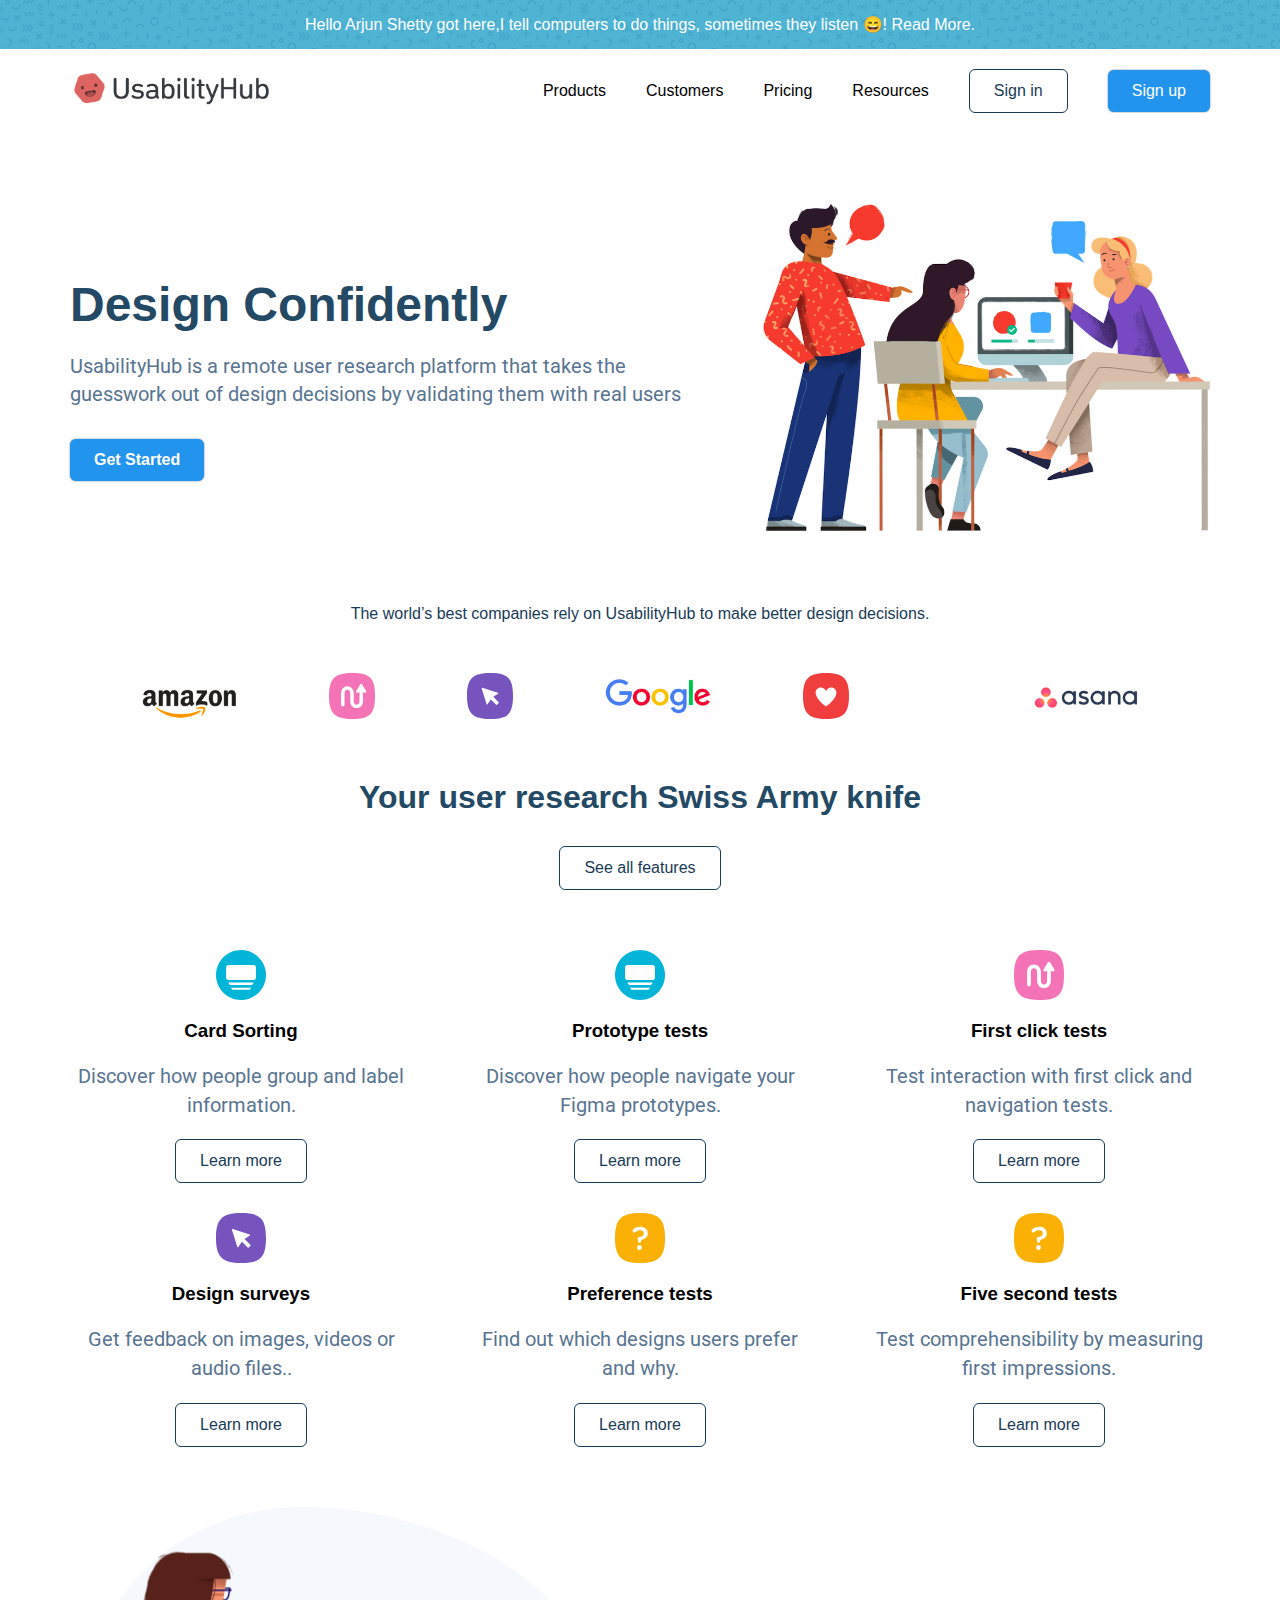
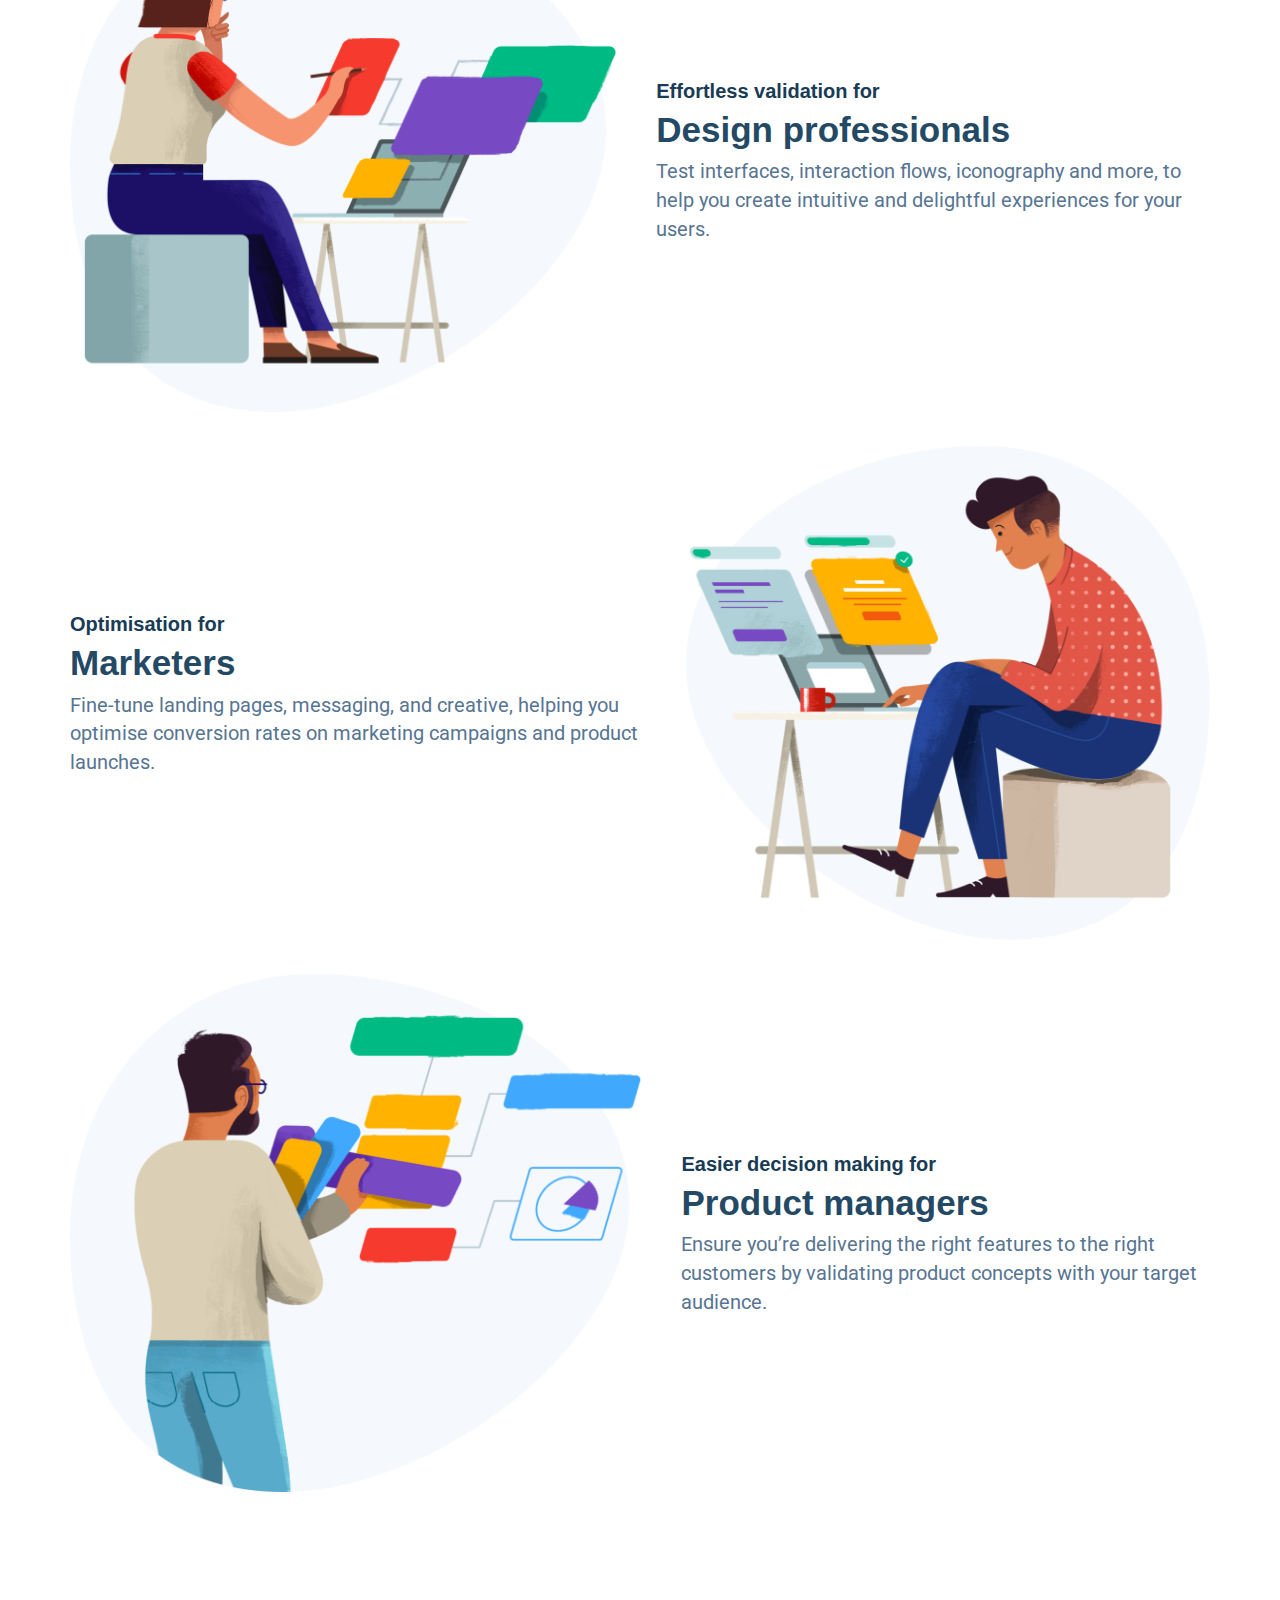
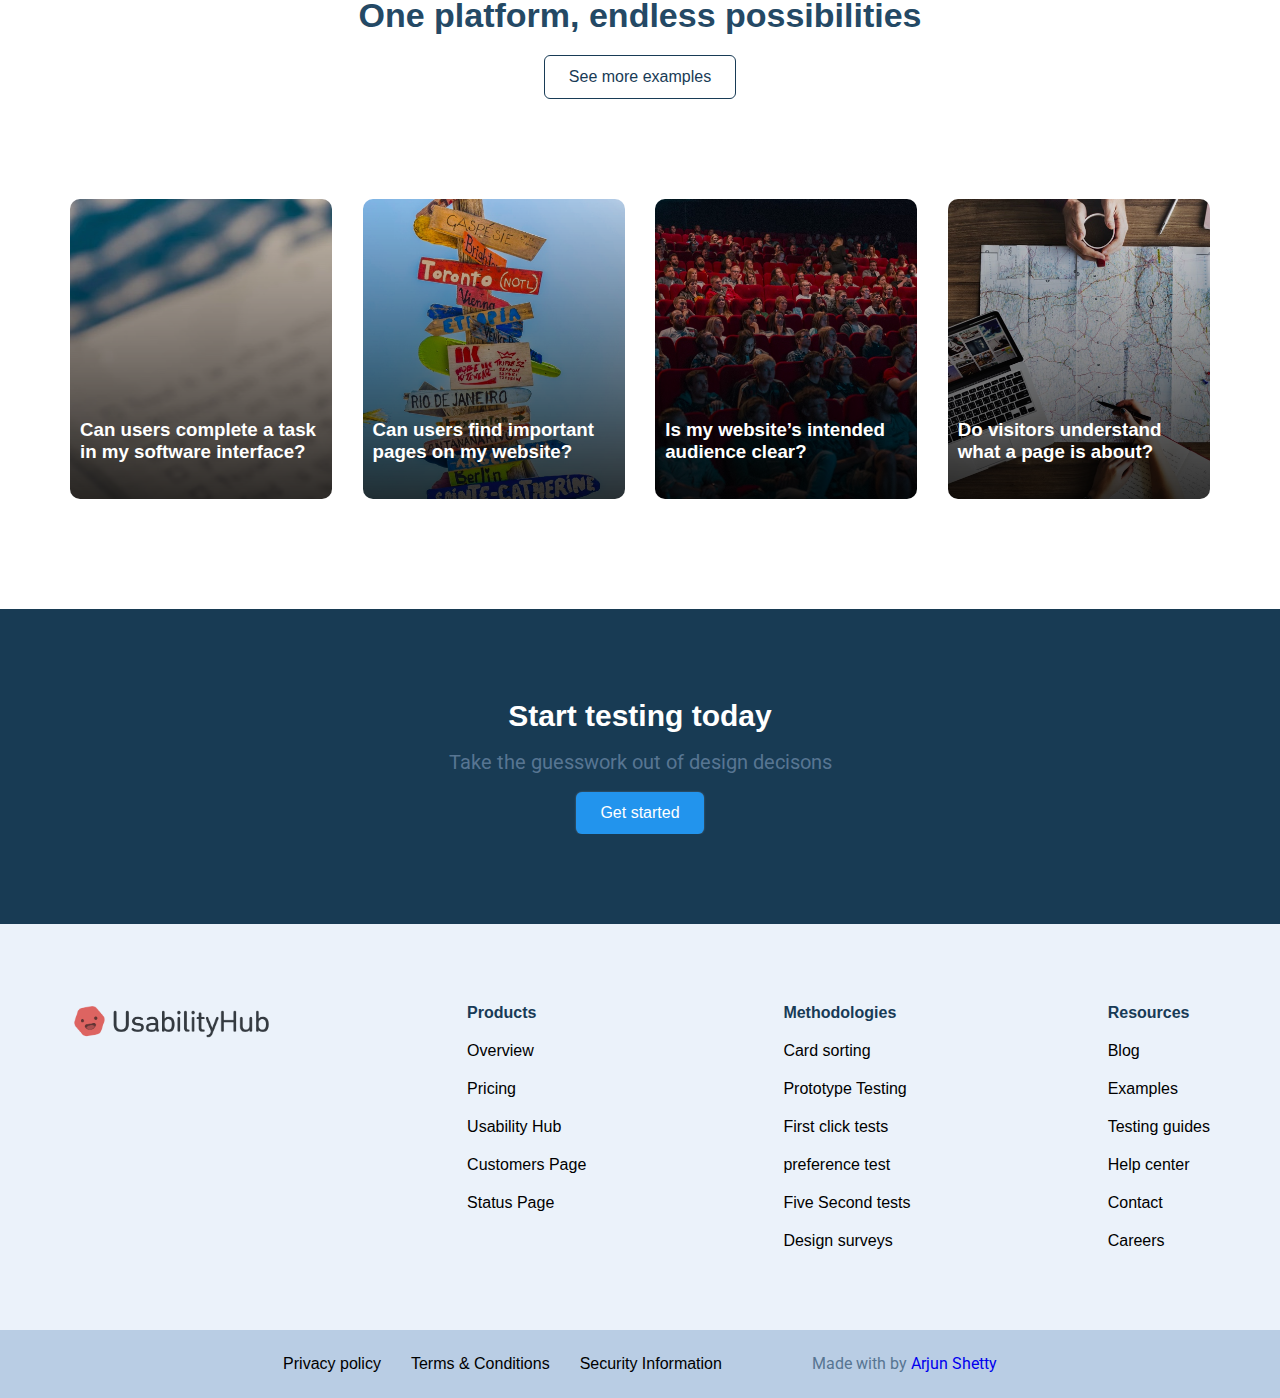
==== arjunshetty1-usabilityhub.github.io/index.html @ b60e9e77 "netflix" ====
<!DOCTYPE html>
<html lang="en">
<head>
    <meta charset="UTF-8">
    <meta http-equiv="X-UA-Compatible" content="IE=edge">
    <meta name="viewport" content="width=device-width, initial-scale=1.0">
    <title>Usability Hub</title>
    <link rel="preconnect" href="https://fonts.googleapis.com">
<link rel="preconnect" href="https://fonts.gstatic.com" crossorigin>
<link href="https://fonts.googleapis.com/css2?family=Poppins:wght@400;700&family=Roboto:wght@400;700&display=swap" rel="stylesheet">
<link rel="stylesheet" href="styles.css">
<link rel="stylesheet" href="media-queries.css">
</head>
<body>
   <script src="https://kit.fontawesome.com/daff85f5a6.js" crossorigin="anonymous"></script>

   <div class="top-banner">
    <div class="container">
        <div class="small-bold-text banner-text">Hello Arjun Shetty got here,I tell computers to do things, sometimes they listen 😄! Read More.</div>
    </div>
</div>
    
   <nav>

    <div class="container main-nav flex">
        <a href="" class="company-logo">
            <img src="assets/asset 1.png" alt="Company logo">
        </a>
        <div class="nav-links">
        <ul class="flex">
            <li><a href="#"class='hover-links'>Products</a></li>
            <li><a href="#"class='hover-links'>Customers</a></li>
            <li><a href="#"class='hover-links'>Pricing</a></li>
            <li><a href="#"class='hover-links'>Resources</a></li>
            <li><a href="#"class='hover-links secondary-btn'>Sign in</a></li>
            <li><a href="#"class='hover-links primary-btn'>Sign up</a></li>
        </ul>
    </div>  
    <a href="" class="nav-toggle hover-links"><i class="fa-solid fa-bars"></i></a>
    </div> 
   </nav>

   <header>

    <div class="container header-section flex">
        <div class="header-left">
            <h1 class="design">Design Confidently</h1>
            <p class="sex">UsabilityHub is a remote user research platform that takes the guesswork out of design decisions by validating them with real users</p>
            <a href="" class="primary-btn get-started">Get Started </a>
        </div>
        <div class="header-right">
            <img src="assets/asset 2.jpeg" alt="hero image">
        </div>
    </div>
   </header>
 
   <section class="companies-section">
   <div class="container">
<div class="small-bold-text companies-header">The world’s best companies rely on UsabilityHub to make better design decisions.</div>
<div class="logos flex">
<img class="logo" src="assets/asset 3.png" alt="">
<img class="logo" src="assets/asset 13.svg" alt="">
<img class="logo" src="assets/asset 14.svg" alt="">
<img class="logo" src="assets/asset 4.png" alt="">
<img class="logo" src="assets/asset 16.svg" alt="">
<img class="logo" src="assets/asset 18.svg" alt="">
<img class="logo" src="assets/asset 9.png" alt="">
</div>
   </div>
</section>
   <section class="features-section">
    <div class="container">
        <div class="features-header">
            <h2>Your user research Swiss Army knife</h2>
            <a class="secondary-btn" href="#">See all features  <i class="fa-solid fa-right-long"></i> </a>
        </div>
        <div class="features-area flex">

            <div class="features-card flex">
            <img src="assets/asset 11.svg" alt="">
            <h3>Card Sorting</h3>
            <p>Discover how people group and label information.</p>
            <a class="secondary-btn wow" href="#">Learn more  <i class="fa-solid fa-right-long"></i> </a>
        </div>

        <div class="features-card flex">
            <img src="assets/asset 11.svg" alt="">
            <h3>Prototype tests</h3>
            <p>Discover how people navigate your Figma prototypes.</p>
            <a class="secondary-btn wow" href="#">Learn more  <i class="fa-solid fa-right-long"></i> </a>
        </div>

        <div class="features-card flex">
            <img src="assets/asset 13.svg" alt="">
            <h3>First click tests</h3>
            <p>Test interaction with first click and navigation tests.</p>
            <a class="secondary-btn wow" href="#">Learn more  <i class="fa-solid fa-right-long"></i> </a>
        </div>

        <div class="features-card flex">
            <img src="assets/asset 14.svg" alt="">
            <h3>Design surveys</h3>
            <p>Get feedback on images, videos or audio files..</p>
            <a class="secondary-btn wow" href="#">Learn more  <i class="fa-solid fa-right-long"></i> </a>
        </div>

        <div class="features-card flex">
            <img src="assets/asset 15.svg" alt="">
            <h3>Preference tests</h3>
            <p>Find out which designs users prefer and why.</p>
            <a class="secondary-btn wow" href="#">Learn more  <i class="fa-solid fa-right-long"></i> </a>
        </div>

        <div class="features-card flex">
            <img src="assets/asset 15.svg" alt="">
            <h3>Five second tests</h3>
            <p>Test comprehensibility by measuring first impressions.
            </p>
            <a class="secondary-btn wow" href="#">Learn more  <i class="fa-solid fa-right-long"></i> </a>
        </div>

        </div>
    </div>
   </section>

   <section class="big-features-section">
    <div class="container flex big-feature-container">
     <div class="feature-img ">
        <img src="assets/asset 18.png" alt=""></div>
        <div class="feature-desc flex">
            <h4>Effortless validation for</h4>
            <h2>Design professionals</h2>
            <p>Test interfaces, interaction flows, iconography and more, to help you create intuitive and delightful experiences for your users.
            </p>

        </div>
    </div>
   </section>

   <section class="big-features-section">
    <div class="container flex big-feature-container reverse">
     <div class="feature-img ">
        <img src="assets/asset 21.png" alt=""></div>
        <div class="feature-desc flex">
            <h4>Optimisation for</h4>
            <h2>Marketers</h2>
            <p>Fine-tune landing pages, messaging, and creative, helping you optimise conversion rates on marketing campaigns and product launches.
            </p>

        </div>
    </div>
   </section>

   <section class="big-features-section">
    <div class="container flex big-feature-container ">
     <div class="feature-img ">
        <img src="assets/asset 24.png" alt=""></div>
        <div class="feature-desc flex">
            <h4>Easier decision making for</h4>
            <h2>Product managers</h2>
            <p>Ensure you’re delivering the right features to the right customers by validating product concepts with your target audience.
            </p>
        </div>
    </div>
   </section>
   

   <section class="examples-section">
   <div class="container">
    <div class="examples-header">
        <h2 class="examples-heading-text">One platform, endless possibilities</h2>
        <a class="secondary-btn" href="#">See more examples <i class="fa-solid fa-right-long"></i> </a>
    </div>
    <div class="examples-area flex">
        <a href="#" class="examples-card">
            <h3 class="card-text" style="background-size: cover";>Can users complete a task in my software interface?</h3>
        </a>
        <a href="#" class="examples-card" style="background: linear-gradient(rgb(0,0,0,0.1),rgb(0,0,0,0.8)),url(assets/asset\ 37.jpeg);background-size: cover;">
            <h3 class="card-text">Can users find important pages on my website?</h3>
        </a>
        <a href="#" class="examples-card" style="background: linear-gradient(rgb(0,0,0,0.1),rgb(0,0,0,0.8)),url(assets/asset\ 38.jpeg);background-size: cover;">
            <h3 class="card-text">Is my website’s intended audience clear?</h3>
        </a>
        <a href="#" class="examples-card" style="background: linear-gradient(rgb(0,0,0,0.1),rgb(0,0,0,0.8)),url(assets/asset\ 39.jpeg);background-size: cover;">
            <h3 class="card-text">Do visitors understand what a page is about?</h3>
        </a>
    </div>
   </div>
</section>

   <section class="cta-section">
    <div class="container flex cta-section-container">
  <h2>Start testing today</h2>
  <p>Take the guesswork out of design decisons</p>
  <a href="#"class='hover-links primary-btn'>Get started</a>

    </div>
   </section>
  
   <footer>
    <div class="container flex footer-container">
     <a href="#" class="company-logo">
        <img src="assets/asset 1.png" alt="Company Logo">
     </a>
     <div class="link-column flex">
        <h4>Products</h4>
        <a href="#"class='hover-links'>Overview</a>
        <a href="#"class='hover-links'>Pricing</a>
        <a href="#"class='hover-links'>Usability Hub</a>
        <a href="#"class='hover-links'>Customers Page</a>
        <a href="#"class='hover-links'>Status Page</a>
        </div>
    
    <div class="link-column flex">
                <h4>Methodologies</h4>
                <a href="#"class='hover-links'>Card sorting</a>
                <a href="#"class='hover-links'>Prototype Testing</a>
                <a href="#"class='hover-links'>First click tests</a>
                <a href="#"class='hover-links'>preference test</a>
                <a href="#"class='hover-links'>Five Second tests</a>
                <a href="#"class='hover-links'>Design surveys</a>
                </div>

                <div class="link-column flex">
                    <h4>Resources</h4>
                    <a href="#"class='hover-links'>Blog</a>
                    <a href="#"class='hover-links'>Examples</a>
                    <a href="#"class='hover-links'>Testing guides</a>
                    <a href="#"class='hover-links'>Help center</a>
                    <a href="#"class='hover-links'>Contact</a>
                    <a href="#"class='hover-links'>Careers</a>
                    </div>

    </div>
   </footer>
   <div class="subfooter">
    <div class="container flex subfooter-container">
        <a href="#"class='hover-links'>Privacy policy</a>
                <a href="#"class='hover-links'>Terms & Conditions</a>
                <a href="#"class='hover-links'>Security Information</a>
                <a href="#"class='hover-links'><i class="fa-brands fa-facebook"></i></a>
                <a href="#"class='hover-links'><i class="fa-brands fa-twitter"></i></a>


                <p class="arjun2">Made with <i class="fa-solid fa-heart"></i> by <a class="arjun" href="https://github.com/arjunshetty1">Arjun Shetty</a></p>
                


    </div>
   </div>
   



</body>
</html>
---- arjunshetty1-usabilityhub.github.io/styles.css ----
*{
    margin: 0;
    padding: 0;
    box-sizing: border-box;
}
:root{
    ---primary-text-color:#183b56;
    --secondary-text-color:#577592;
    --accent-color:#2294ed;
    --accent-color-dark:#1d69a3;
    --padding-inline-section:20px;
}

body{
    font-family: 'popins',sans-serif;
    color:var(--primary-text-color);
}
h1{
    font-size: 3rem;
    color: #244965;

}

h2{
    font-size: 2rem;
    color:#244965;
}
h2{
    font-size:1.5rem;
}

p{
    font-family: 'Roboto',sans-serif;
    font-size: 1.25rem;
    color:var(--secondary-text-color);
    line-height: 1.8rem;
    
}

a{
    text-decoration: none; 
    display: inline-block;

}

.small-bold-text{
    font-size: 1rem;
    font-weight: 700;
    font-family:'popins',sans-serif;
}

.container{
    max-width: 1180px;
    margin-inline: auto;
    padding-inline: var(--padding-inline-section);
    overflow: hidden;
    
}
.banner-text{
    color: white;
    padding: 15px 30px;
    text-align: center;
    font-family:'popins',sans-serif;
    font-weight: 500;


}

.flex{
    display: flex;
    align-items: center;
}


.top-banner{ 
 background-color:#4fb3d4;
 background-image: url('./assets/asset\ 32.png');
 background-size: 200px;
} 



.main-nav{
  justify-content: space-between;
  margin-top:20px;
}

ul{
    list-style: none;
}

.company-logo img{
width:200px;
}

.nav-links ul{
    justify-content:flex-end;
    gap: 40px;

}

.nav-links{
    flex-basis:730px;

}
.nav-toggle{
    display: none;
}


.hover-links{
    color: var(--primary-text-color);
    transition: 0.2s ease-out;
}

.hover-links:hover{
    color: var(--accent-color);
    
}

.primary-btn{
    background-color: var(--accent-color);
    border-radius: 6px;
    font-weight: 500;
    color: white !important;
    padding: 12px 24px;
    box-shadow:0 0 2px var(--secondary-text-color) ;
    transition: 0.2s ease-out;

}

.primary-btn:hover{
    background-color: var(--accent-color-dark);
}

.secondary-btn{
    border: 0.5px solid ; 
    border-radius: 6px;
    font-weight: 500;
    color: var(---primary-text-color);
    padding: 12px 24px;
    transition: 0.2s ease-out;
}

.secondary-btn:hover{
    border-color: var(--accent-color);
    /*color: var(--accent-color);*/

}


header{
    padding: 50px var(--padding-inline-section) 0;

}

.header-section{
    justify-content:space-between;
    gap: 80px;
    text-align:inherit;

}
.header-right img{
    width: 100%;
}

.header-left{
    max-width: 400vh;
}

.header-left h1{
    margin-top: 20px;
}

.get-started{
    margin-right: 18px;
    margin-top: 20px;
   
}

.get-started{
    font-weight: bold;
}


.sex{
    padding-top: 20px;
    margin-bottom:10px;
}

.header-section{
    padding-top: 40px;
}




.companies-header{
    margin-block: 50px;
    color:#183b56 ;
    text-align:center;
    margin-top: 70px;
    font-weight: lighter;

}
.logos{
    justify-content: space-evenly;
    flex-wrap: wrap;
    gap: 20px;
}

.logo{
    height:46px;
}

.features-header{
    text-align: center;
}

.features-section{
    padding: 60px var(--padding-inline-section) 0;
    background-image: url("#########");
    background-size: contain;
    background-position: center;
    background-size: 40em;
    background-repeat: no-repeat;
}

.features-header h2{
    margin-bottom:30px ;
    font-size: 2rem !important;
    text-align: center;
    font: weight 700px;;
}

.features-card{
    flex-direction: column;
    gap: 20px;
    max-width: 30%;
    padding-bottom: 30px;
}
.features-card img{
    width: 50px;
    height: auto;
}
.features-area{
    flex-wrap:wrap ;
    justify-content: space-between;
    margin-top: 20px;
    text-align: center;
  

}

.features-header{
    margin-bottom: 60px;
}


.wow:hover{
    background-color: var(--accent-color);
    transition: 0.2s ease-out;
    box-shadow:0 0 2px var(--secondary-text-color);
    color: white !important;
  

}

.sex2{
    color:#577592;
    font-weight:lighter !important;
}
    
.big-features-section{
    padding: 30px var(--padding-inline-section) 0;
}
.big-feature-container{
    gap:40px;
}

.feature-img img{
    width: 100%;
}

.feature-desc{
    flex-direction: column;
    justify-content: space-between;
    gap: 7.2px;
    align-items:flex-start;
}

.reverse{
    flex-direction: row-reverse;
}

.examples-header{
    text-align: center;
    margin-top: 100px;
    margin-bottom: 100px;
}

.examples-heading-text{
  margin-bottom: 20px;
  font-size: 34px;
}


.examples-section{
    margin-bottom: 80px;
}


.examples-card{
    width:23%;
    background:linear-gradient(rgb(0,0,0,0.1),rgb(0,0,0,0.8)),url(assets/asset\ 36.jpeg);
    height:300px;
    /*margin: 17px;*/
    border-radius: 10px;
    
}

.card-text{
   padding-top:220px;
   padding-left: 10px;
   padding-right:6px;
   color: white;
}

.examples-area{
    justify-content: space-between;
    margin-block: 30px;
    flex-wrap: wrap;
}

.examples-card:hover{
    box-shadow: 0 0 25px #888;
    transition: 0.2s ease-in-out;
}

.cta-section-container{
    flex-direction: column;
    justify-content: space-between;
    gap: 15px;
    margin-bottom: 120px var(--padding-inline-section) 70px;
}

.cta-section{
    background-color: #183b54;
    padding-top: 90px;
    padding-bottom: 90px;
    margin-bottom: 0px;
}

.cta-section h2{
    color: white;
    font-size: 30px;
} 

.link-column{
    flex-direction: column;
    align-items: flex-start;
    gap: 20px;
}


.footer-container{
    align-items: flex-start;
    justify-content: space-between;
}

footer{
    padding-block: 80px;
    background-color:#ebf2fa;
  
}

.subfooter{
    background-color: #b9cde4;
    padding: var(--padding-inline-section);
}

.subfooter-container{
    justify-content:center ;
    gap: 30px;
}

.arjun:hover{
   
    color:#2294ed;

}

arjun2{
    color: var(--accent-color-dark) !important;
    font-size: 2px !important;
    text-decoration: none;
}h4{
    color: #183b56;
}

.feature-desc h2{
    font-size:35px;
}


.feature-desc h4{
    font-size: 20px;
}


.subfooter-container p{
    font-size: 1rem !important;
}
---- arjunshetty1-usabilityhub.github.io/media-queries.css ----
@media screen and (max-width:991px) {
    .nav-toggle{
        display: block;
        margin-right:20px;
    }
    h3{
        font-size: 1.3rem;
    }

.nav-links{
    display:none;
}

.examples-card{
    width: calc(50% - 10px);
    /*height: 300px;*/
}
.examples-area{
    gap: 20px;
}
.cta-section{
    padding-block: 60px;
}

}
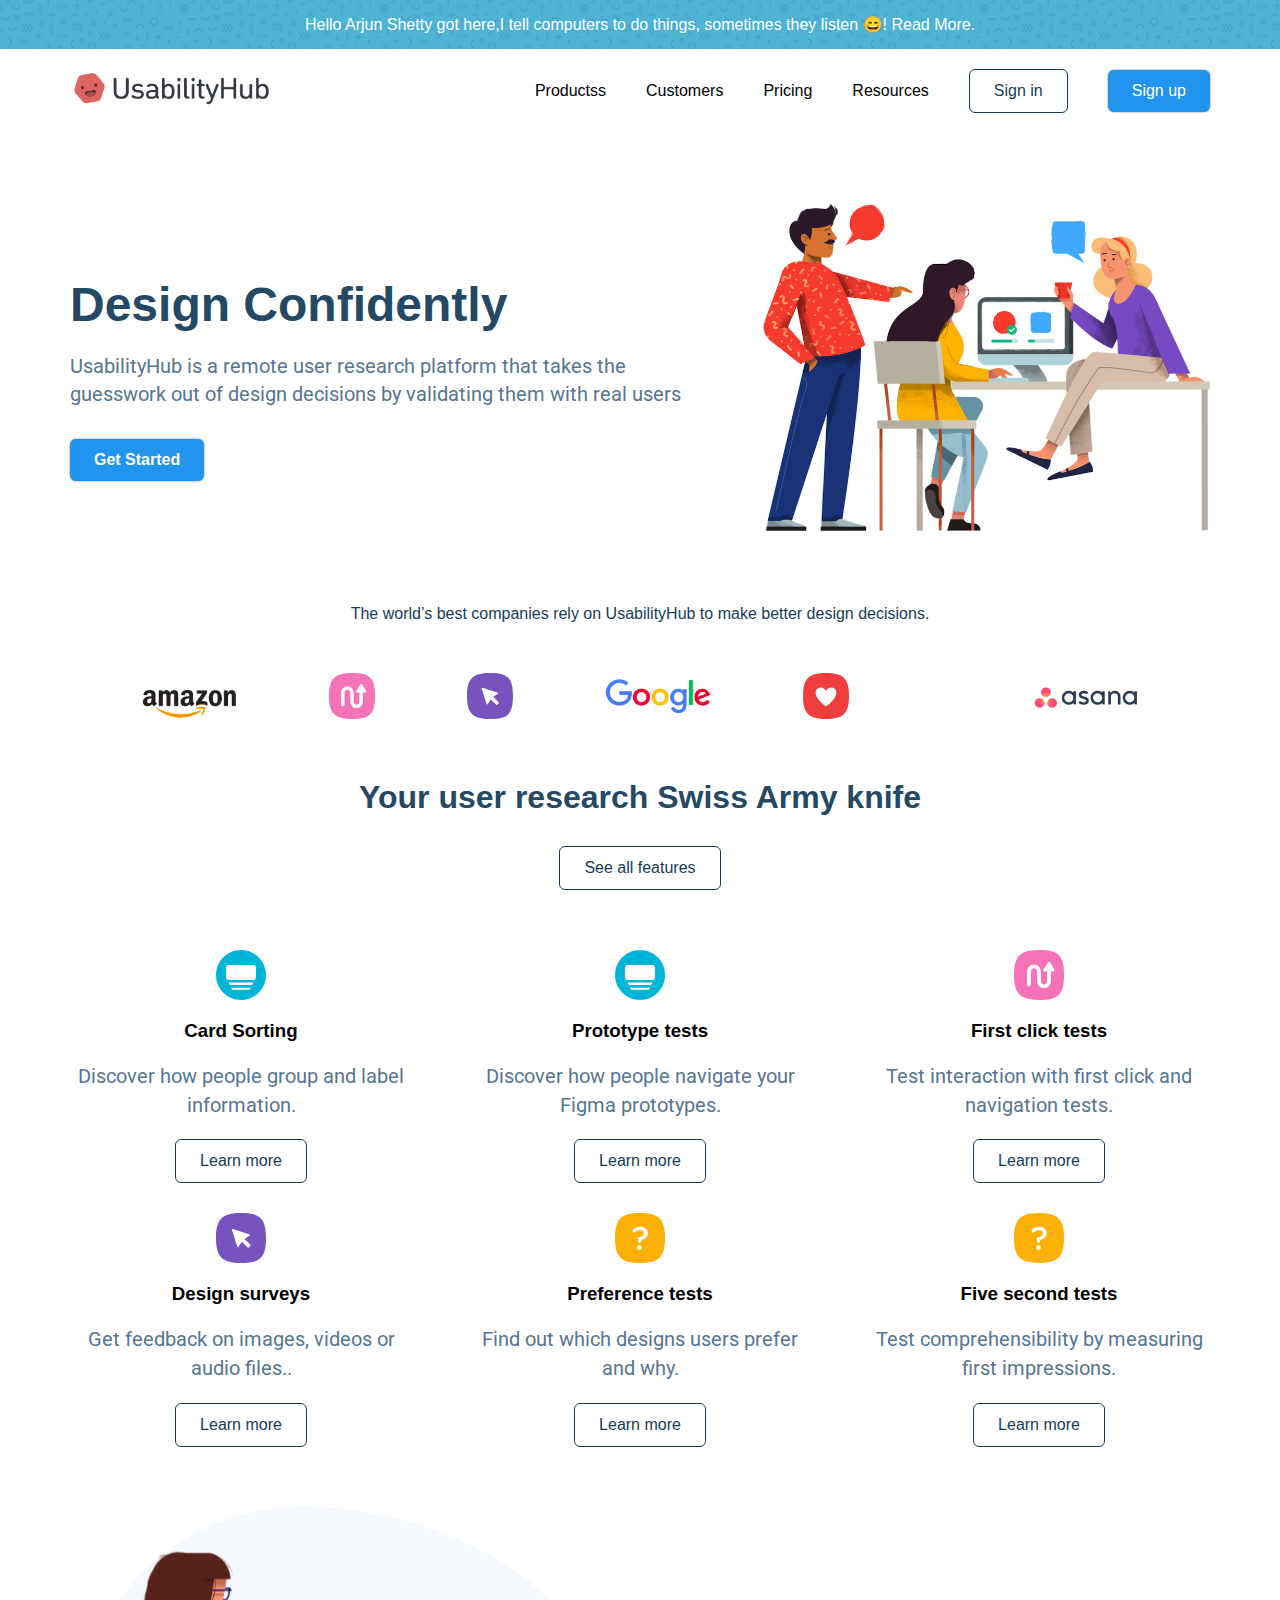
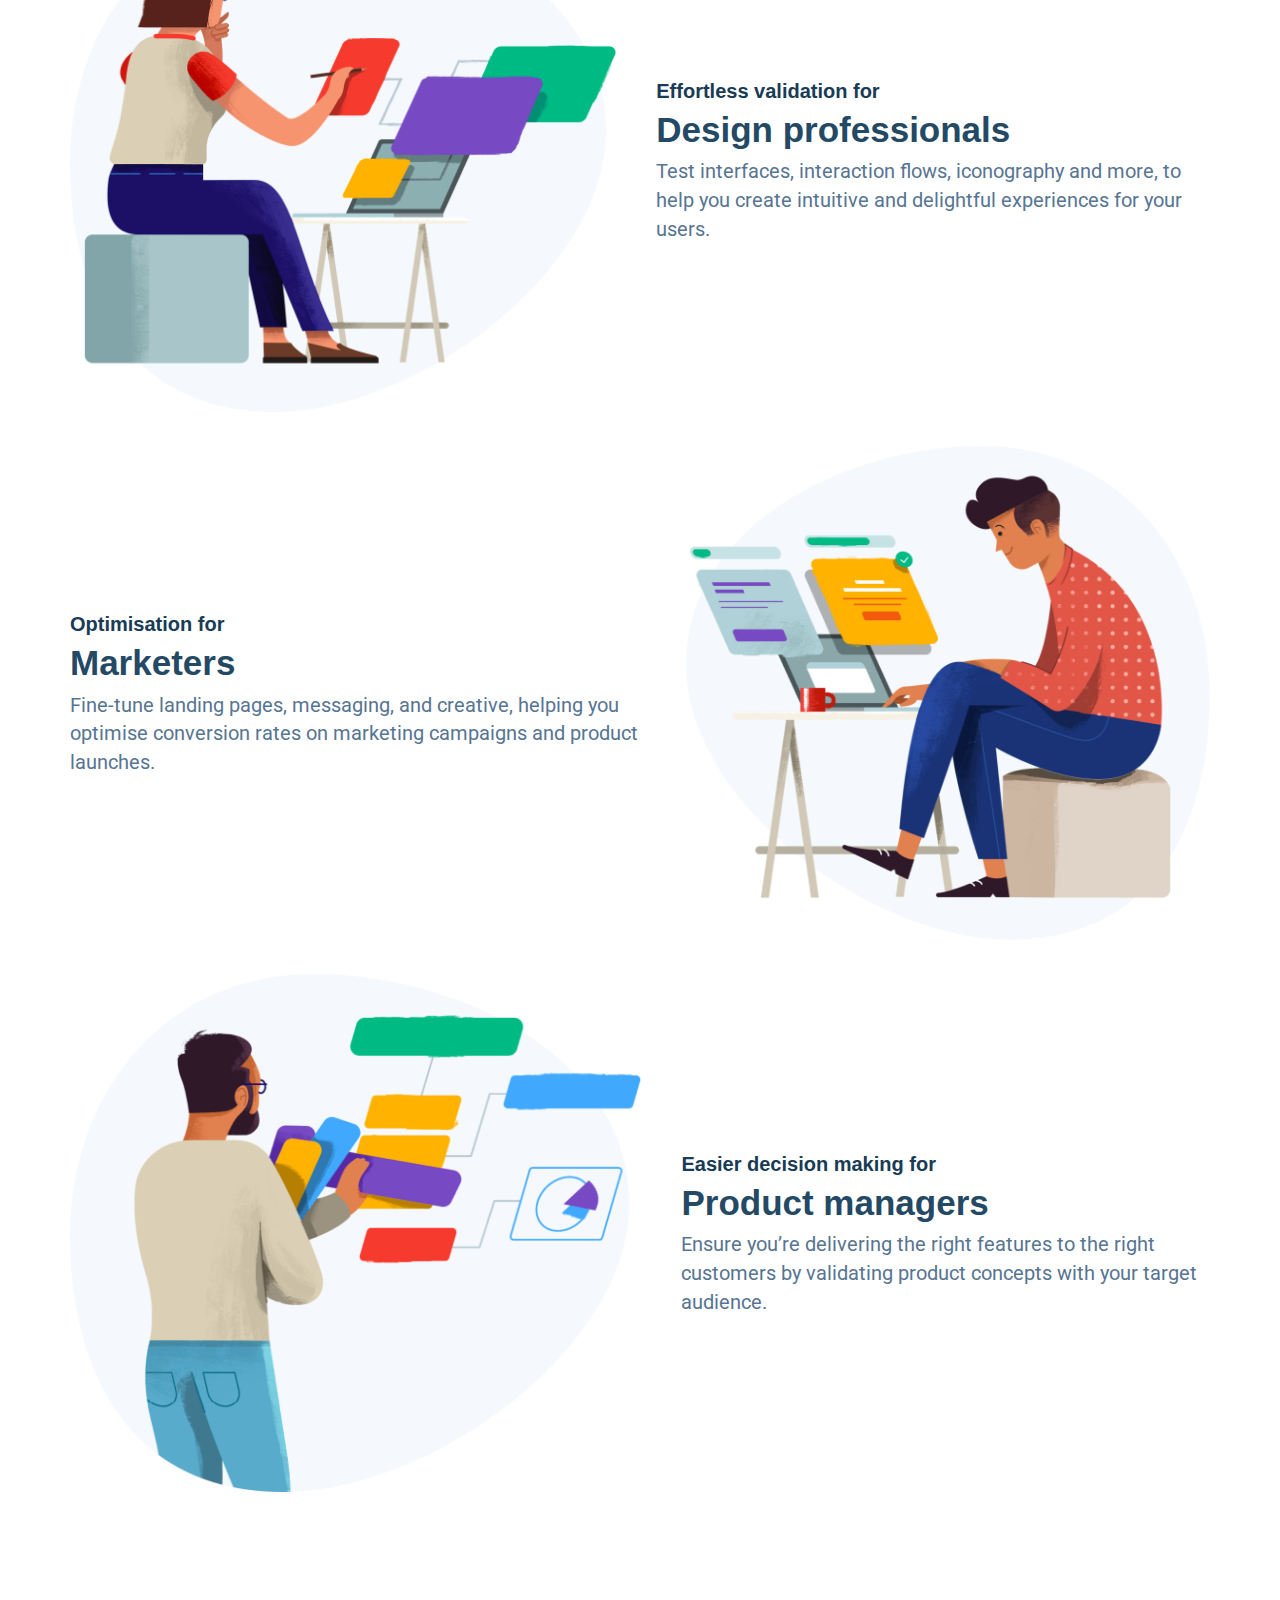
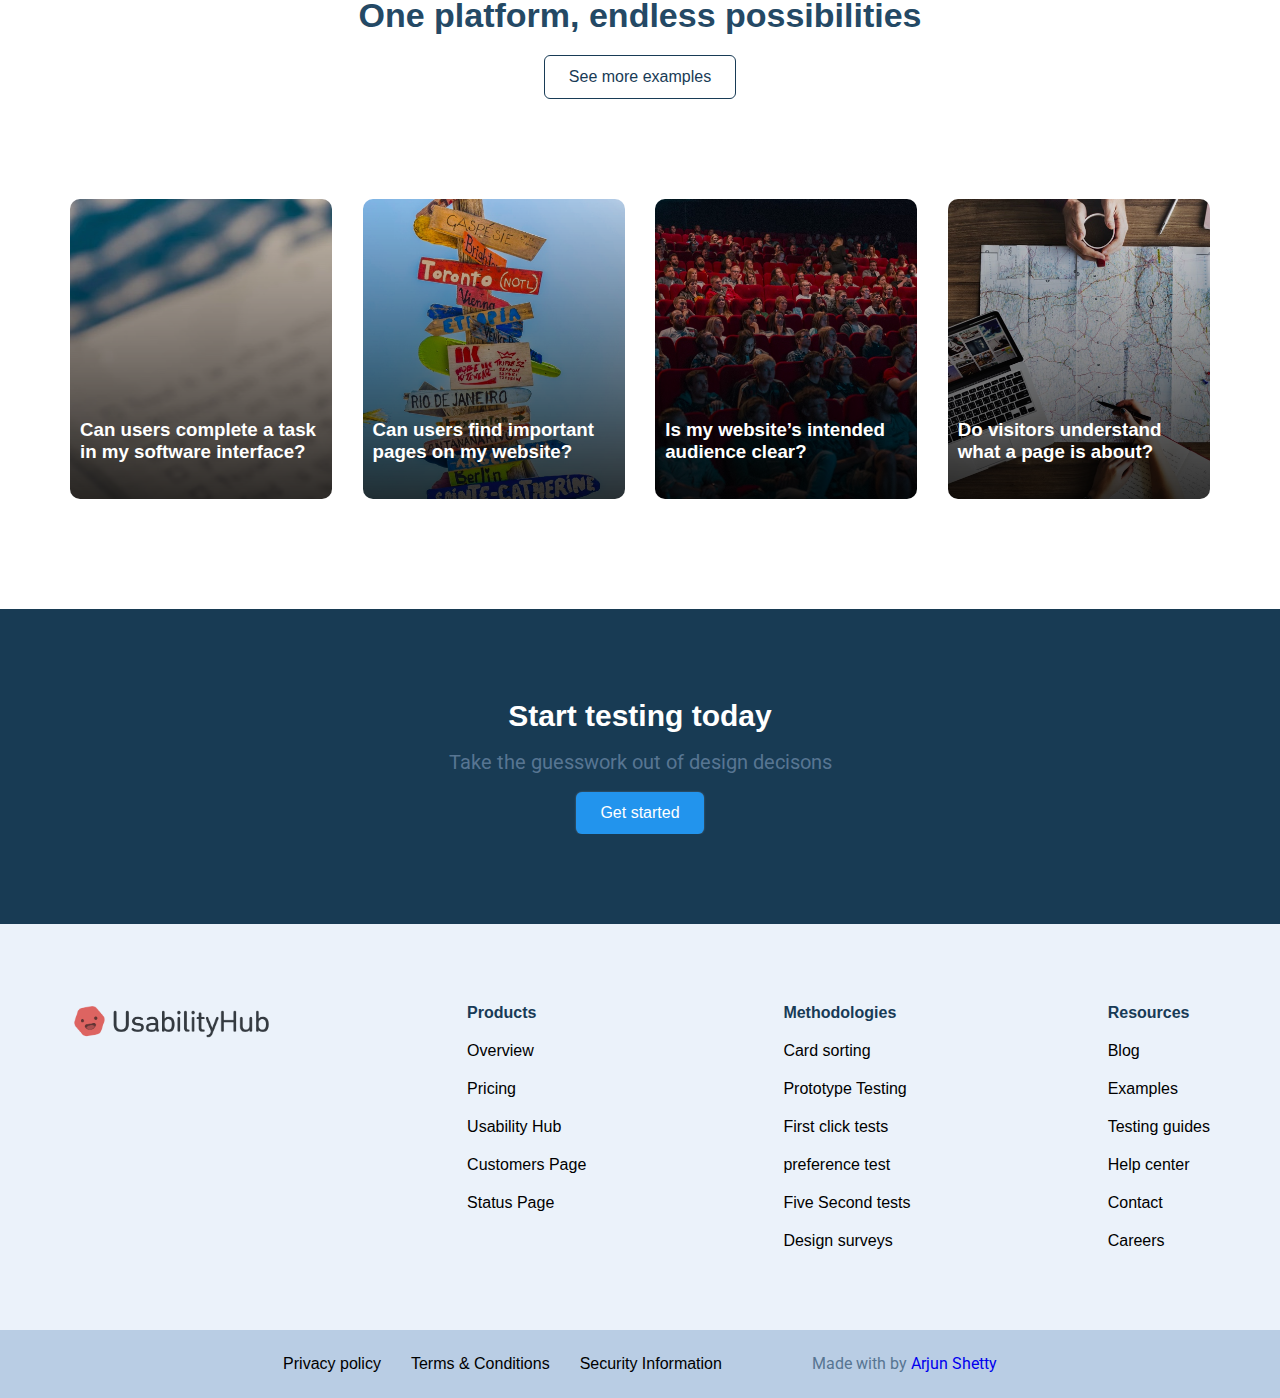
==== commit 4c166de9: "new check" ====
--- a/arjunshetty1-usabilityhub.github.io/index.html
+++ b/arjunshetty1-usabilityhub.github.io/index.html
@@ -4,7 +4,7 @@
     <meta charset="UTF-8">
     <meta http-equiv="X-UA-Compatible" content="IE=edge">
     <meta name="viewport" content="width=device-width, initial-scale=1.0">
-    <title>Usability Hub</title>
+    <title>Usability Hubspot</title>
     <link rel="preconnect" href="https://fonts.googleapis.com">
 <link rel="preconnect" href="https://fonts.gstatic.com" crossorigin>
 <link href="https://fonts.googleapis.com/css2?family=Poppins:wght@400;700&family=Roboto:wght@400;700&display=swap" rel="stylesheet">
@@ -28,7 +28,7 @@
         </a>
         <div class="nav-links">
         <ul class="flex">
-            <li><a href="#"class='hover-links'>Products</a></li>
+            <li><a href="#"class='hover-links'>Productss</a></li>
             <li><a href="#"class='hover-links'>Customers</a></li>
             <li><a href="#"class='hover-links'>Pricing</a></li>
             <li><a href="#"class='hover-links'>Resources</a></li>
@@ -248,9 +248,5 @@
 
     </div>
    </div>
-   
-
-
-
-</body>
+   </body>
 </html>
